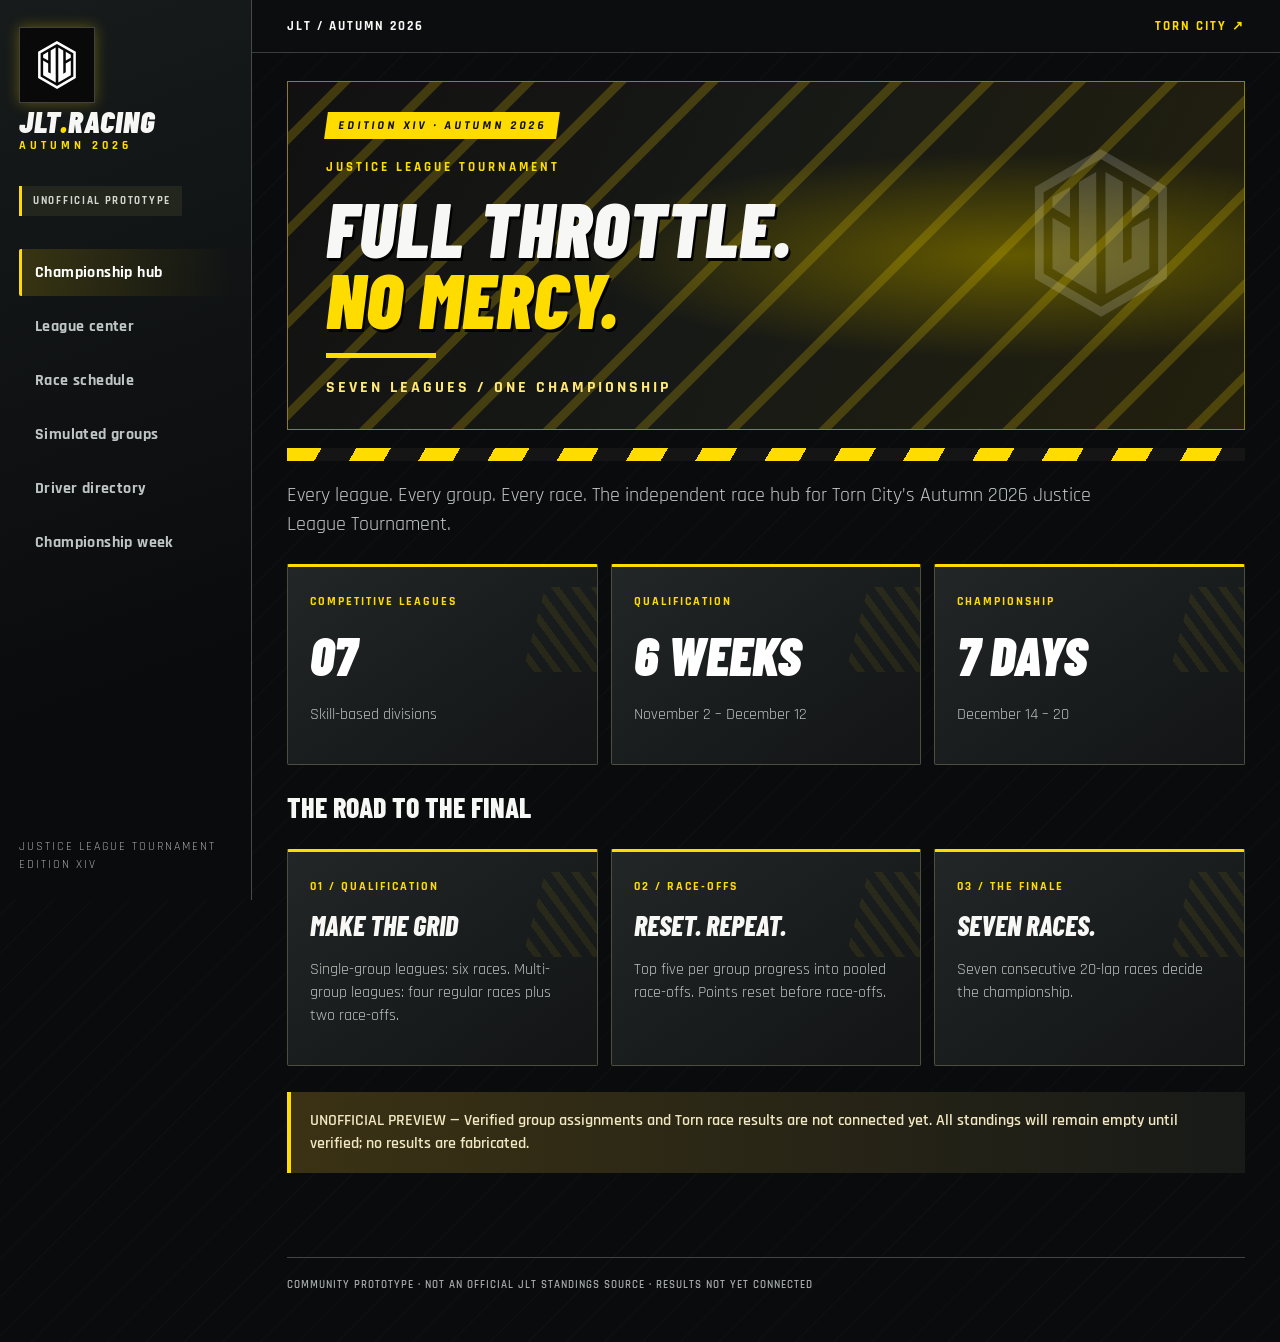
==== index.html @ 939dbaee "Add simulated group explorer navigation" ====
<!doctype html><html lang="en"><head><meta charset="utf-8"><meta name="viewport" content="width=device-width,initial-scale=1"><meta name="theme-color" content="#0b101a"><title>JLT Racing Hub · Autumn 2026</title><link rel="stylesheet" href="styles.css"></head><body><div class="layout"><aside><div class="logo"><img src="assets/jlt-mark.svg" alt="JLT emblem" class="jlt-emblem"><b>JLT<span>.</span>RACING</b><small>AUTUMN 2026</small></div><p class="badge">UNOFFICIAL PROTOTYPE</p><nav><button data-tab="overview" class="selected">Championship hub</button><button data-tab="leagues">League center</button><button data-tab="schedule">Race schedule</button><button data-tab="groups">Simulated groups</button><button data-tab="drivers">Driver directory</button><button data-tab="finals">Championship week</button></nav><div class="asidefoot">JUSTICE LEAGUE TOURNAMENT<br>EDITION XIV</div></aside><main><header><span>JLT / AUTUMN 2026</span><a href="https://www.torn.com/" target="_blank" rel="noopener">TORN CITY ↗</a></header><div id="content"></div><footer>COMMUNITY PROTOTYPE · NOT AN OFFICIAL JLT STANDINGS SOURCE · RESULTS NOT YET CONNECTED</footer></main></div><script src="groups.js"></script><script src="app.js"></script></body></html>
---- styles.css ----
@import url('https://fonts.googleapis.com/css2?family=Barlow+Condensed:wght@400;500;600;700;800;900&family=Rajdhani:wght@400;500;600;700&display=swap');
:root{color-scheme:dark;--bg:#080a0b;--card:#141617;--border:#363b3d;--fg:#f7f7f5;--dim:#a3a8a7;--gold:#ffdc00;--orange:#ff8d19}*{box-sizing:border-box}html{scroll-behavior:smooth}body{margin:0;background:repeating-linear-gradient(135deg,transparent 0,transparent 25px,#ffffff04 26px,#ffffff04 27px),#090b0c;color:var(--fg);font:16px/1.45 Rajdhani,Arial,sans-serif}.layout{display:grid;grid-template-columns:252px minmax(0,1fr);min-height:100vh}aside{background:linear-gradient(160deg,#171b1b,#0a0b0c 75%);border-right:1px solid #444b4a;padding:27px 19px;display:flex;flex-direction:column;gap:22px;position:sticky;top:0;height:100vh}.logo{display:flex;flex-direction:column;gap:3px}.logo b{font:italic 900 31px/.95 'Barlow Condensed',Impact,sans-serif;letter-spacing:1px;white-space:nowrap}.logo b span,.gold{color:var(--gold)}.logo small{font:700 12px Rajdhani;letter-spacing:4px;color:var(--gold)}.badge{border-left:3px solid var(--gold);color:#d4d4d0;background:#22261c;padding:8px 11px;font:700 11px Rajdhani;letter-spacing:1.7px;width:max-content}nav{display:grid;gap:7px}button{border:0;border-left:3px solid transparent;background:transparent;color:#bec5c4;text-align:left;padding:13px 13px;cursor:pointer;border-radius:2px;font:700 16px Rajdhani;letter-spacing:.4px}button.selected,button:hover{border-left-color:var(--gold);background:linear-gradient(90deg,#ffdc0028,transparent);color:#fff}.asidefoot{margin-top:auto;font-size:12px;letter-spacing:2px;color:var(--dim)}main{min-width:0}header{padding:18px 35px;display:flex;justify-content:space-between;border-bottom:1px solid #3a3e3e;background:#0c0e0fe8;font:700 13px Rajdhani;letter-spacing:2px}a{color:var(--gold);text-decoration:none}a:hover{text-decoration:underline}#content{padding:28px 35px;max-width:1500px;margin:auto}.eyebrow{font:800 13px Rajdhani;letter-spacing:3px;color:var(--gold)}h1{font:italic 900 clamp(46px,6vw,89px)/.93 'Barlow Condensed',Impact,sans-serif;letter-spacing:1px;margin:17px 0;text-transform:uppercase;text-shadow:2px 3px 0 #000}h2{font:800 28px 'Barlow Condensed';text-transform:uppercase}p.lead{color:#c1c8c4;font-size:20px;max-width:850px}.grid{display:grid;grid-template-columns:repeat(3,minmax(0,1fr));gap:13px;margin:25px 0}.grid.leagues{grid-template-columns:repeat(auto-fit,minmax(220px,1fr))}.card{background:linear-gradient(145deg,#222626,#121415);border:1px solid #4c4e42;border-top:3px solid var(--gold);padding:22px;border-radius:2px;position:relative;overflow:hidden}.card:before{content:'';position:absolute;right:-22px;top:20px;width:85px;height:85px;background:repeating-linear-gradient(45deg,transparent 0,transparent 8px,#ffdc0012 8px,#ffdc0012 14px);transform:skew(-15deg)}.card small{font:700 12px Rajdhani;color:var(--gold);letter-spacing:2px}.card h3{font:italic 800 28px 'Barlow Condensed';text-transform:uppercase;margin:10px 0}.card p{color:#bac2bd;font-size:16px;position:relative}.metric{font:italic 900 54px 'Barlow Condensed';color:#fff;display:block}.notice{background:linear-gradient(90deg,#3b3214,#181a18);border-left:4px solid var(--gold);padding:17px 19px;margin:26px 0;color:#f1e7c2;font-weight:600}.tablebox{overflow-x:auto;border:1px solid #444;border-radius:2px;margin:24px 0}table{width:100%;border-collapse:collapse;min-width:560px;background:#141717}th,td{padding:15px;text-align:left;border-bottom:1px solid #363b39}th{background:#272919;color:var(--gold);font:800 13px Rajdhani;letter-spacing:1px}tr:hover td{background:#25271e}tr:last-child td{border:0}input{background:#171b1b;border:1px solid #555;color:var(--fg);border-radius:2px;padding:14px;font:inherit;width:min(100%,440px)}footer{border-top:1px solid #444;margin:30px 35px;padding:20px 0;color:var(--dim);font:600 11px Rajdhani;letter-spacing:1px}.race-hero{min-height:320px;position:relative;display:flex;align-items:center;padding:30px 38px;overflow:hidden;border:1px solid #8e800d;background:radial-gradient(ellipse at 76% 50%,#635900 0,transparent 42%),linear-gradient(115deg,#111 0%,#171916 46%,#22200d 100%)}.race-hero:before{content:'';position:absolute;inset:0;opacity:.2;background:repeating-linear-gradient(135deg,transparent 0 35px,#ffdc00 36px 44px,transparent 45px 65px)}.race-hero:after{content:'JLT';position:absolute;right:4%;top:2%;font:italic 900 clamp(170px,23vw,360px)/1 'Barlow Condensed';color:#ffdc0018;transform:skew(-8deg)}.race-hero .hero-inner{z-index:1;position:relative;max-width:740px}.hero-label{background:var(--gold);color:#10100a;padding:6px 12px;font:800 12px Rajdhani;letter-spacing:3px;display:inline-block;transform:skew(-8deg)}.hero-line{width:110px;height:5px;background:var(--gold);margin:18px 0}.hero-kicker{color:#ffe873;font-weight:700;letter-spacing:3px}.stripe{height:13px;background:repeating-linear-gradient(120deg,#ffdc00 0 30px,#151515 30px 60px);margin:18px 0}.season{color:#ffaf35}.grid.leagues .card{min-height:145px}.grid.leagues .card:hover{border-color:var(--gold);transform:translateY(-2px);transition:.2s}@media(max-width:780px){.layout{display:block}aside{position:relative;height:auto;padding:15px;gap:12px}.asidefoot{display:none}nav{display:flex;overflow-x:auto}nav button{white-space:nowrap;font-size:12px}header,#content{padding:19px}.grid{grid-template-columns:1fr}.race-hero{min-height:270px;padding:22px}.race-hero:after{right:-10%}footer{margin:20px}}
.jlt-emblem{width:76px;height:76px;object-fit:contain;background:#090909;border:1px solid #414141;padding:7px;filter:drop-shadow(0 0 7px #ffdc0050)}.logo{align-items:flex-start}.race-hero:after{content:'';right:4%;top:9%;width:210px;height:240px;background:url('assets/jlt-mark.svg') center/contain no-repeat;opacity:.16;transform:none}@media(max-width:780px){.jlt-emblem{width:54px;height:54px}.race-hero:after{width:130px;height:150px;right:-4%;top:22%}}
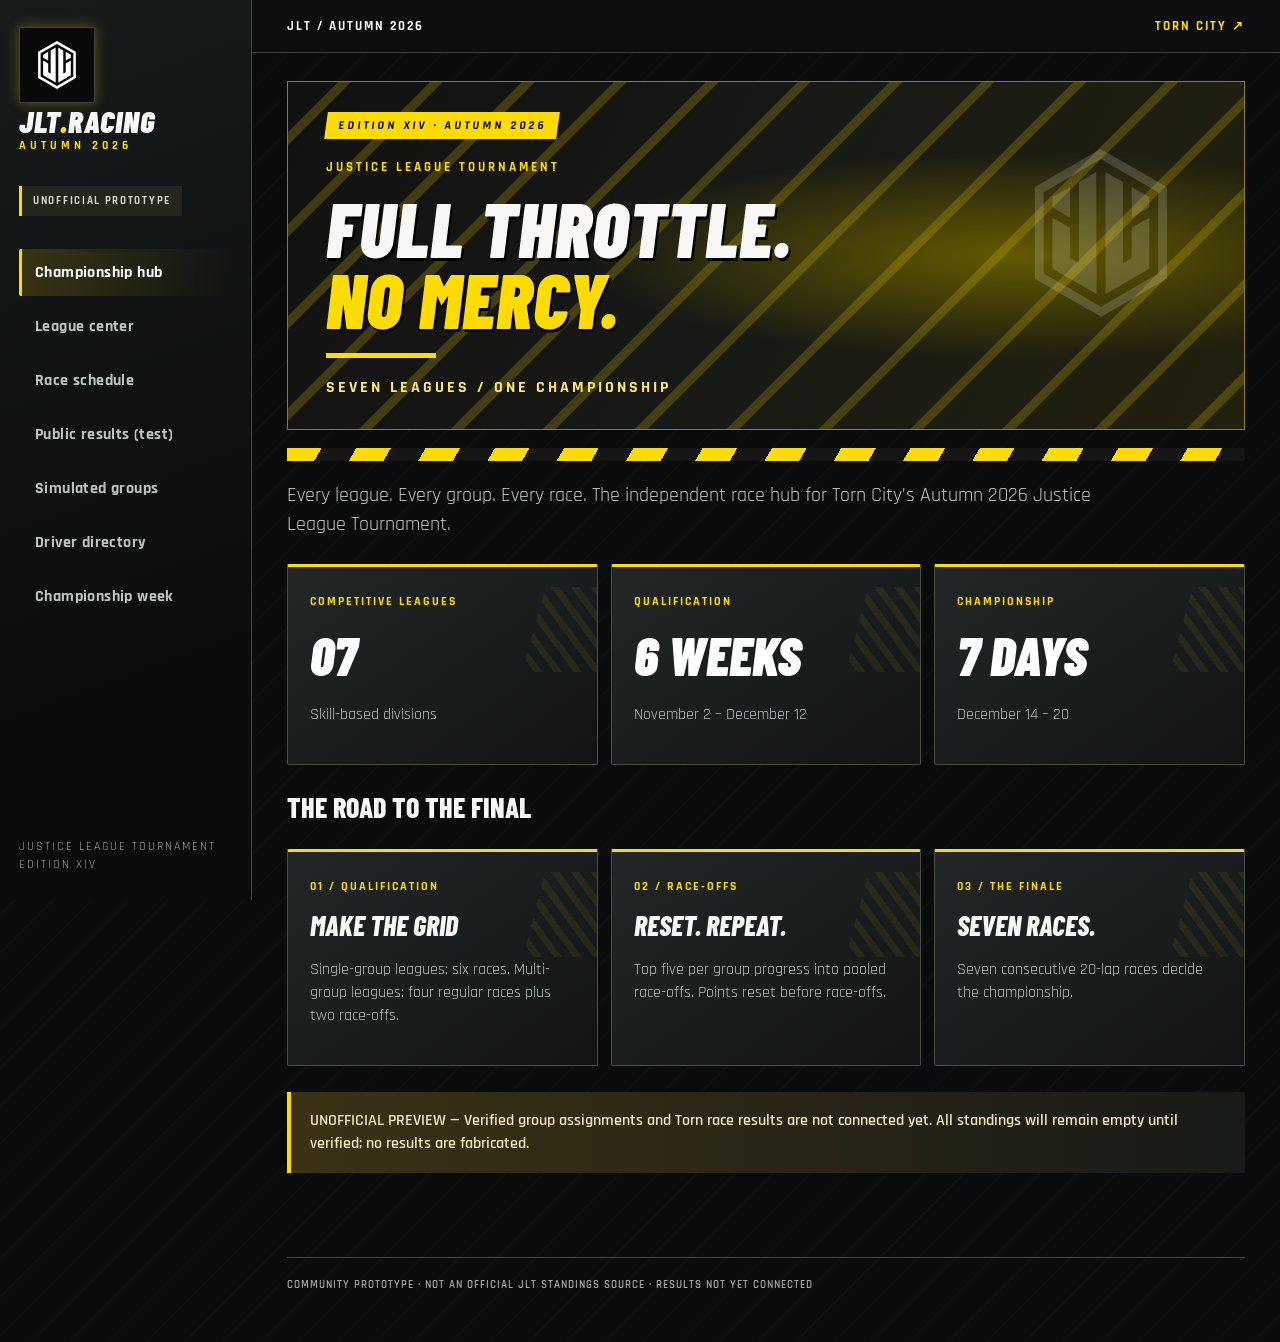
==== commit 62ceeb96: "Expose public results test page in website navigation" ====
--- a/index.html
+++ b/index.html
@@ -1 +1 @@
-<!doctype html><html lang="en"><head><meta charset="utf-8"><meta name="viewport" content="width=device-width,initial-scale=1"><meta name="theme-color" content="#0b101a"><title>JLT Racing Hub · Autumn 2026</title><link rel="stylesheet" href="styles.css"></head><body><div class="layout"><aside><div class="logo"><img src="assets/jlt-mark.svg" alt="JLT emblem" class="jlt-emblem"><b>JLT<span>.</span>RACING</b><small>AUTUMN 2026</small></div><p class="badge">UNOFFICIAL PROTOTYPE</p><nav><button data-tab="overview" class="selected">Championship hub</button><button data-tab="leagues">League center</button><button data-tab="schedule">Race schedule</button><button data-tab="groups">Simulated groups</button><button data-tab="drivers">Driver directory</button><button data-tab="finals">Championship week</button></nav><div class="asidefoot">JUSTICE LEAGUE TOURNAMENT<br>EDITION XIV</div></aside><main><header><span>JLT / AUTUMN 2026</span><a href="https://www.torn.com/" target="_blank" rel="noopener">TORN CITY ↗</a></header><div id="content"></div><footer>COMMUNITY PROTOTYPE · NOT AN OFFICIAL JLT STANDINGS SOURCE · RESULTS NOT YET CONNECTED</footer></main></div><script src="groups.js"></script><script src="app.js"></script></body></html>+<!doctype html><html lang="en"><head><meta charset="utf-8"><meta name="viewport" content="width=device-width,initial-scale=1"><meta name="theme-color" content="#0b101a"><title>JLT Racing Hub · Autumn 2026</title><link rel="stylesheet" href="styles.css?v=20261027c"></head><body><div class="layout"><aside><div class="logo"><img src="assets/jlt-mark.svg" alt="JLT emblem" class="jlt-emblem"><b>JLT<span>.</span>RACING</b><small>AUTUMN 2026</small></div><p class="badge">UNOFFICIAL PROTOTYPE</p><nav><button data-tab="overview" class="selected">Championship hub</button><button data-tab="leagues">League center</button><button data-tab="schedule">Race schedule</button><button data-tab="published">Public results (test)</button><button data-tab="groups">Simulated groups</button><button data-tab="drivers">Driver directory</button><button data-tab="finals">Championship week</button></nav><div class="asidefoot">JUSTICE LEAGUE TOURNAMENT<br>EDITION XIV</div></aside><main><header><span>JLT / AUTUMN 2026</span><a href="https://www.torn.com/" target="_blank" rel="noopener">TORN CITY ↗</a></header><div id="content"></div><footer>COMMUNITY PROTOTYPE · NOT AN OFFICIAL JLT STANDINGS SOURCE · RESULTS NOT YET CONNECTED</footer></main></div><script src="groups.js?v=20261027c"></script><script src="scoring.js?v=20261027c"></script><script src="demo.js?v=20261027c"></script><script src="app.js?v=20261028a"></script></body></html>
--- a/styles.css
+++ b/styles.css
@@ -1,3 +1,7 @@
 @import url('https://fonts.googleapis.com/css2?family=Barlow+Condensed:wght@400;500;600;700;800;900&family=Rajdhani:wght@400;500;600;700&display=swap');
 :root{color-scheme:dark;--bg:#080a0b;--card:#141617;--border:#363b3d;--fg:#f7f7f5;--dim:#a3a8a7;--gold:#ffdc00;--orange:#ff8d19}*{box-sizing:border-box}html{scroll-behavior:smooth}body{margin:0;background:repeating-linear-gradient(135deg,transparent 0,transparent 25px,#ffffff04 26px,#ffffff04 27px),#090b0c;color:var(--fg);font:16px/1.45 Rajdhani,Arial,sans-serif}.layout{display:grid;grid-template-columns:252px minmax(0,1fr);min-height:100vh}aside{background:linear-gradient(160deg,#171b1b,#0a0b0c 75%);border-right:1px solid #444b4a;padding:27px 19px;display:flex;flex-direction:column;gap:22px;position:sticky;top:0;height:100vh}.logo{display:flex;flex-direction:column;gap:3px}.logo b{font:italic 900 31px/.95 'Barlow Condensed',Impact,sans-serif;letter-spacing:1px;white-space:nowrap}.logo b span,.gold{color:var(--gold)}.logo small{font:700 12px Rajdhani;letter-spacing:4px;color:var(--gold)}.badge{border-left:3px solid var(--gold);color:#d4d4d0;background:#22261c;padding:8px 11px;font:700 11px Rajdhani;letter-spacing:1.7px;width:max-content}nav{display:grid;gap:7px}button{border:0;border-left:3px solid transparent;background:transparent;color:#bec5c4;text-align:left;padding:13px 13px;cursor:pointer;border-radius:2px;font:700 16px Rajdhani;letter-spacing:.4px}button.selected,button:hover{border-left-color:var(--gold);background:linear-gradient(90deg,#ffdc0028,transparent);color:#fff}.asidefoot{margin-top:auto;font-size:12px;letter-spacing:2px;color:var(--dim)}main{min-width:0}header{padding:18px 35px;display:flex;justify-content:space-between;border-bottom:1px solid #3a3e3e;background:#0c0e0fe8;font:700 13px Rajdhani;letter-spacing:2px}a{color:var(--gold);text-decoration:none}a:hover{text-decoration:underline}#content{padding:28px 35px;max-width:1500px;margin:auto}.eyebrow{font:800 13px Rajdhani;letter-spacing:3px;color:var(--gold)}h1{font:italic 900 clamp(46px,6vw,89px)/.93 'Barlow Condensed',Impact,sans-serif;letter-spacing:1px;margin:17px 0;text-transform:uppercase;text-shadow:2px 3px 0 #000}h2{font:800 28px 'Barlow Condensed';text-transform:uppercase}p.lead{color:#c1c8c4;font-size:20px;max-width:850px}.grid{display:grid;grid-template-columns:repeat(3,minmax(0,1fr));gap:13px;margin:25px 0}.grid.leagues{grid-template-columns:repeat(auto-fit,minmax(220px,1fr))}.card{background:linear-gradient(145deg,#222626,#121415);border:1px solid #4c4e42;border-top:3px solid var(--gold);padding:22px;border-radius:2px;position:relative;overflow:hidden}.card:before{content:'';position:absolute;right:-22px;top:20px;width:85px;height:85px;background:repeating-linear-gradient(45deg,transparent 0,transparent 8px,#ffdc0012 8px,#ffdc0012 14px);transform:skew(-15deg)}.card small{font:700 12px Rajdhani;color:var(--gold);letter-spacing:2px}.card h3{font:italic 800 28px 'Barlow Condensed';text-transform:uppercase;margin:10px 0}.card p{color:#bac2bd;font-size:16px;position:relative}.metric{font:italic 900 54px 'Barlow Condensed';color:#fff;display:block}.notice{background:linear-gradient(90deg,#3b3214,#181a18);border-left:4px solid var(--gold);padding:17px 19px;margin:26px 0;color:#f1e7c2;font-weight:600}.tablebox{overflow-x:auto;border:1px solid #444;border-radius:2px;margin:24px 0}table{width:100%;border-collapse:collapse;min-width:560px;background:#141717}th,td{padding:15px;text-align:left;border-bottom:1px solid #363b39}th{background:#272919;color:var(--gold);font:800 13px Rajdhani;letter-spacing:1px}tr:hover td{background:#25271e}tr:last-child td{border:0}input{background:#171b1b;border:1px solid #555;color:var(--fg);border-radius:2px;padding:14px;font:inherit;width:min(100%,440px)}footer{border-top:1px solid #444;margin:30px 35px;padding:20px 0;color:var(--dim);font:600 11px Rajdhani;letter-spacing:1px}.race-hero{min-height:320px;position:relative;display:flex;align-items:center;padding:30px 38px;overflow:hidden;border:1px solid #8e800d;background:radial-gradient(ellipse at 76% 50%,#635900 0,transparent 42%),linear-gradient(115deg,#111 0%,#171916 46%,#22200d 100%)}.race-hero:before{content:'';position:absolute;inset:0;opacity:.2;background:repeating-linear-gradient(135deg,transparent 0 35px,#ffdc00 36px 44px,transparent 45px 65px)}.race-hero:after{content:'JLT';position:absolute;right:4%;top:2%;font:italic 900 clamp(170px,23vw,360px)/1 'Barlow Condensed';color:#ffdc0018;transform:skew(-8deg)}.race-hero .hero-inner{z-index:1;position:relative;max-width:740px}.hero-label{background:var(--gold);color:#10100a;padding:6px 12px;font:800 12px Rajdhani;letter-spacing:3px;display:inline-block;transform:skew(-8deg)}.hero-line{width:110px;height:5px;background:var(--gold);margin:18px 0}.hero-kicker{color:#ffe873;font-weight:700;letter-spacing:3px}.stripe{height:13px;background:repeating-linear-gradient(120deg,#ffdc00 0 30px,#151515 30px 60px);margin:18px 0}.season{color:#ffaf35}.grid.leagues .card{min-height:145px}.grid.leagues .card:hover{border-color:var(--gold);transform:translateY(-2px);transition:.2s}@media(max-width:780px){.layout{display:block}aside{position:relative;height:auto;padding:15px;gap:12px}.asidefoot{display:none}nav{display:flex;overflow-x:auto}nav button{white-space:nowrap;font-size:12px}header,#content{padding:19px}.grid{grid-template-columns:1fr}.race-hero{min-height:270px;padding:22px}.race-hero:after{right:-10%}footer{margin:20px}}
 .jlt-emblem{width:76px;height:76px;object-fit:contain;background:#090909;border:1px solid #414141;padding:7px;filter:drop-shadow(0 0 7px #ffdc0050)}.logo{align-items:flex-start}.race-hero:after{content:'';right:4%;top:9%;width:210px;height:240px;background:url('assets/jlt-mark.svg') center/contain no-repeat;opacity:.16;transform:none}@media(max-width:780px){.jlt-emblem{width:54px;height:54px}.race-hero:after{width:130px;height:150px;right:-4%;top:22%}}
+
+.group-link{display:block;color:inherit;text-decoration:none}.group-link:hover{text-decoration:none}.group-link .card{height:100%;transition:transform .15s,border-color .15s}.group-link:hover .card{transform:translateY(-3px);border-color:var(--gold)}#driver-results{margin-top:20px}#group-detail .tablebox a{font-weight:700}
+
+.advance{color:#b5ef8a;font-weight:800}.bubble{color:#ffd25c;font-weight:800}.race-picker{display:flex;flex-wrap:wrap;gap:9px;margin:20px 0}.race-button{border:1px solid #6a6225;background:#1b1c16;color:#e4d57a;padding:11px 19px}.race-button.selected,.race-button:hover{background:#ffdc00;color:#111;border-color:#ffdc00}.tablebox td a{font-weight:700}
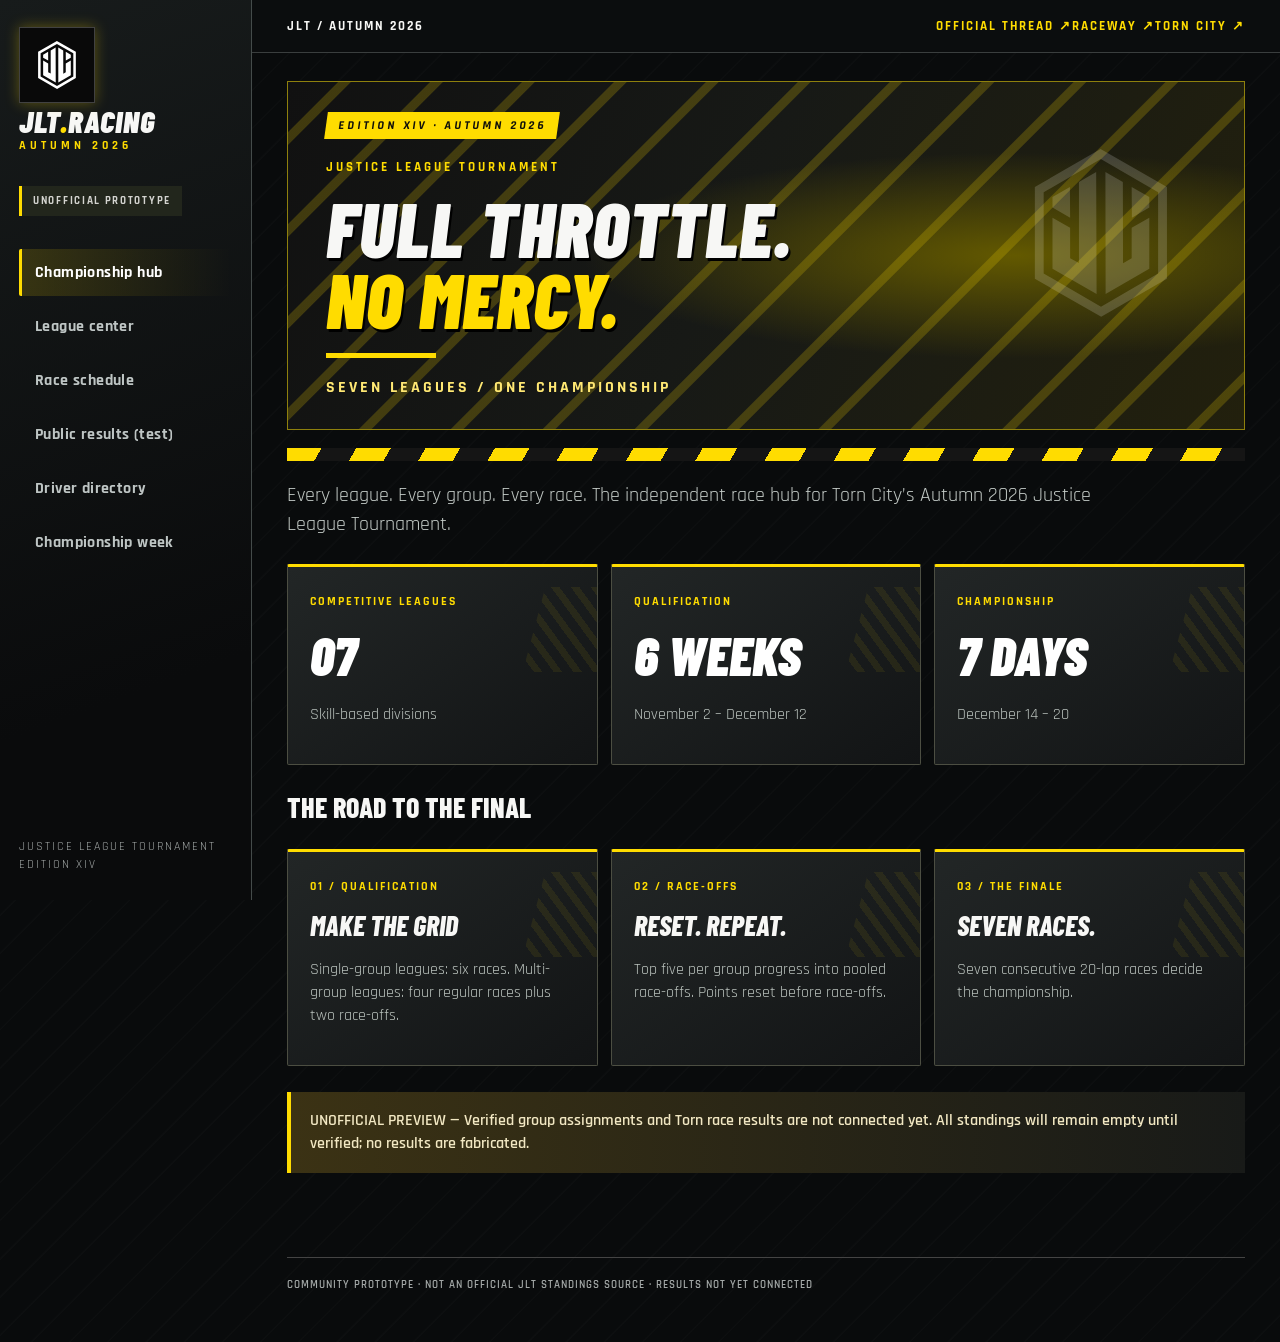
==== commit 98823c43: "Pin official JLT thread and Torn Raceway in header; remove separate Groups navigation" ====
--- a/index.html
+++ b/index.html
@@ -1 +1 @@
-<!doctype html><html lang="en"><head><meta charset="utf-8"><meta name="viewport" content="width=device-width,initial-scale=1"><meta name="theme-color" content="#0b101a"><title>JLT Racing Hub · Autumn 2026</title><link rel="stylesheet" href="styles.css?v=20261027c"></head><body><div class="layout"><aside><div class="logo"><img src="assets/jlt-mark.svg" alt="JLT emblem" class="jlt-emblem"><b>JLT<span>.</span>RACING</b><small>AUTUMN 2026</small></div><p class="badge">UNOFFICIAL PROTOTYPE</p><nav><button data-tab="overview" class="selected">Championship hub</button><button data-tab="leagues">League center</button><button data-tab="schedule">Race schedule</button><button data-tab="published">Public results (test)</button><button data-tab="groups">Simulated groups</button><button data-tab="drivers">Driver directory</button><button data-tab="finals">Championship week</button></nav><div class="asidefoot">JUSTICE LEAGUE TOURNAMENT<br>EDITION XIV</div></aside><main><header><span>JLT / AUTUMN 2026</span><a href="https://www.torn.com/" target="_blank" rel="noopener">TORN CITY ↗</a></header><div id="content"></div><footer>COMMUNITY PROTOTYPE · NOT AN OFFICIAL JLT STANDINGS SOURCE · RESULTS NOT YET CONNECTED</footer></main></div><script src="groups.js?v=20261027c"></script><script src="scoring.js?v=20261027c"></script><script src="demo.js?v=20261027c"></script><script src="app.js?v=20261028a"></script></body></html>+<!doctype html><html lang="en"><head><meta charset="utf-8"><meta name="viewport" content="width=device-width,initial-scale=1"><meta name="theme-color" content="#0b101a"><title>JLT Racing Hub · Autumn 2026</title><link rel="stylesheet" href="styles.css?v=20261028b"></head><body><div class="layout"><aside><div class="logo"><img src="assets/jlt-mark.svg" alt="JLT emblem" class="jlt-emblem"><b>JLT<span>.</span>RACING</b><small>AUTUMN 2026</small></div><p class="badge">UNOFFICIAL PROTOTYPE</p><nav><button data-tab="overview" class="selected">Championship hub</button><button data-tab="leagues">League center</button><button data-tab="schedule">Race schedule</button><button data-tab="published">Public results (test)</button><button data-tab="drivers">Driver directory</button><button data-tab="finals">Championship week</button></nav><div class="asidefoot">JUSTICE LEAGUE TOURNAMENT<br>EDITION XIV</div></aside><main><header><span>JLT / AUTUMN 2026</span><div class="header-links"><a href="https://www.torn.com/forums.php#/p=threads&amp;t=16615022" target="_blank" rel="noopener noreferrer">OFFICIAL THREAD ↗</a><a href="https://www.torn.com/page.php?sid=racing" target="_blank" rel="noopener noreferrer">RACEWAY ↗</a><a href="https://www.torn.com/" target="_blank" rel="noopener noreferrer">TORN CITY ↗</a></div></header><div id="content"></div><footer>COMMUNITY PROTOTYPE · NOT AN OFFICIAL JLT STANDINGS SOURCE · RESULTS NOT YET CONNECTED</footer></main></div><script src="groups.js?v=20261027c"></script><script src="scoring.js?v=20261027c"></script><script src="demo.js?v=20261027c"></script><script src="app.js?v=20261028b"></script></body></html>
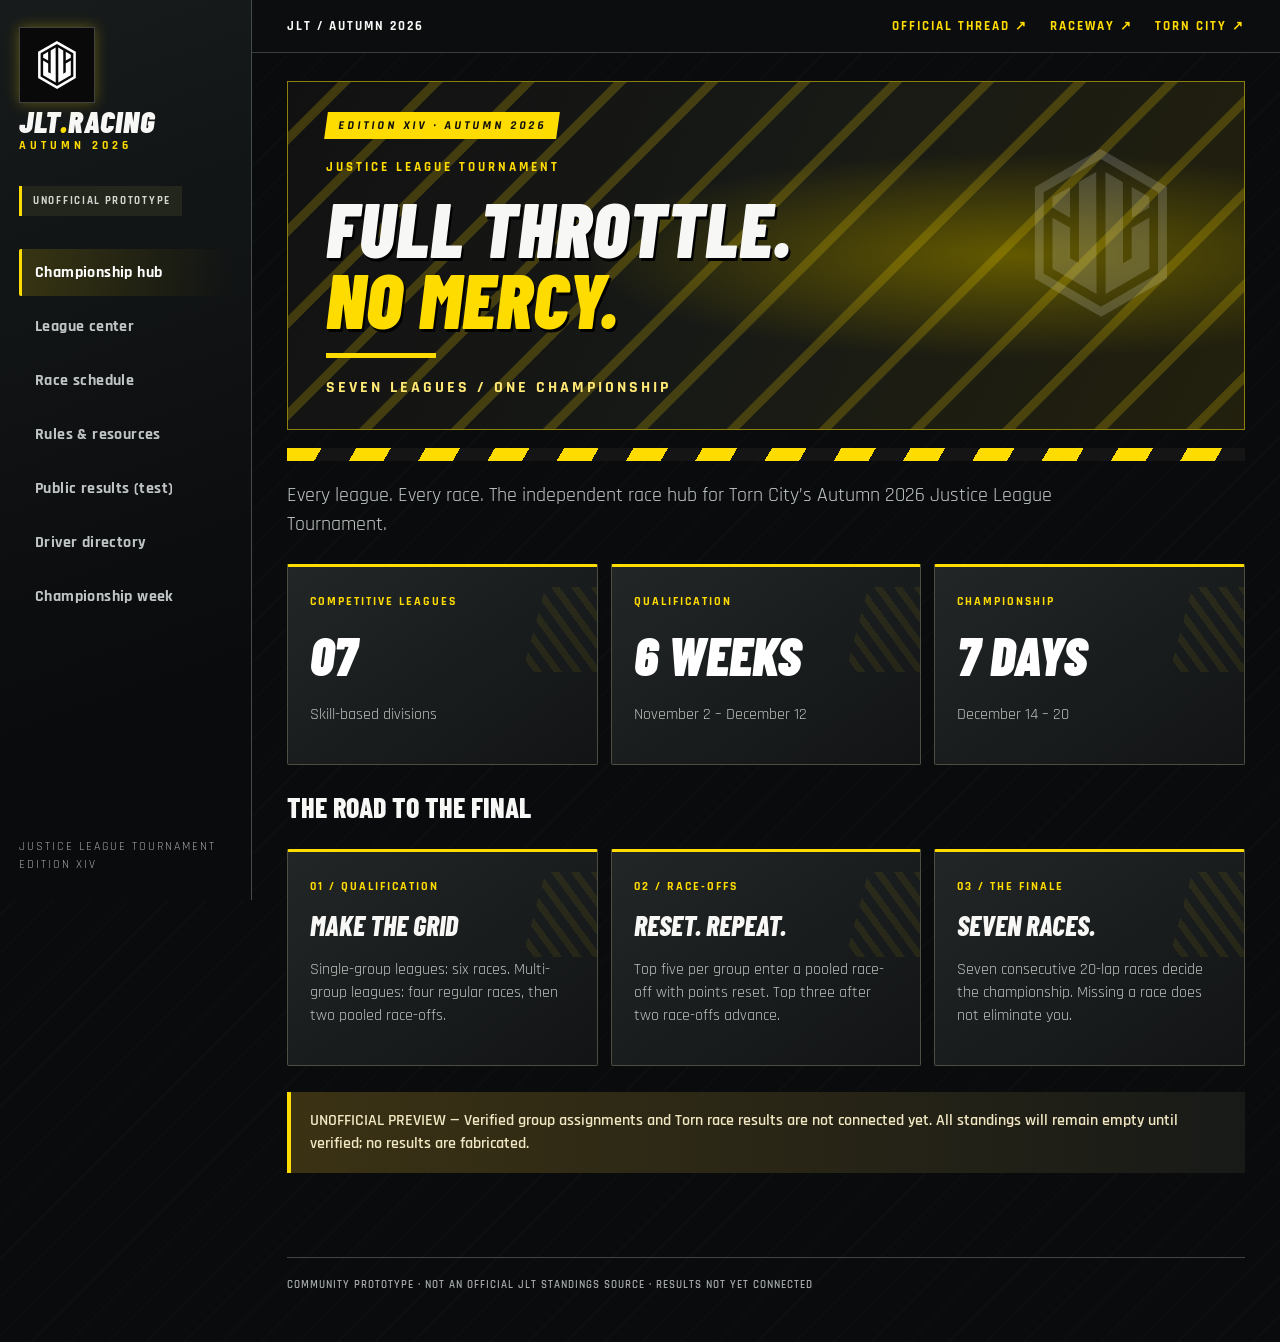
==== commit 3508fc5d: "Expose official JLT rules and resources page in sidebar" ====
--- a/index.html
+++ b/index.html
@@ -1 +1 @@
-<!doctype html><html lang="en"><head><meta charset="utf-8"><meta name="viewport" content="width=device-width,initial-scale=1"><meta name="theme-color" content="#0b101a"><title>JLT Racing Hub · Autumn 2026</title><link rel="stylesheet" href="styles.css?v=20261028b"></head><body><div class="layout"><aside><div class="logo"><img src="assets/jlt-mark.svg" alt="JLT emblem" class="jlt-emblem"><b>JLT<span>.</span>RACING</b><small>AUTUMN 2026</small></div><p class="badge">UNOFFICIAL PROTOTYPE</p><nav><button data-tab="overview" class="selected">Championship hub</button><button data-tab="leagues">League center</button><button data-tab="schedule">Race schedule</button><button data-tab="published">Public results (test)</button><button data-tab="drivers">Driver directory</button><button data-tab="finals">Championship week</button></nav><div class="asidefoot">JUSTICE LEAGUE TOURNAMENT<br>EDITION XIV</div></aside><main><header><span>JLT / AUTUMN 2026</span><div class="header-links"><a href="https://www.torn.com/forums.php#/p=threads&amp;t=16615022" target="_blank" rel="noopener noreferrer">OFFICIAL THREAD ↗</a><a href="https://www.torn.com/page.php?sid=racing" target="_blank" rel="noopener noreferrer">RACEWAY ↗</a><a href="https://www.torn.com/" target="_blank" rel="noopener noreferrer">TORN CITY ↗</a></div></header><div id="content"></div><footer>COMMUNITY PROTOTYPE · NOT AN OFFICIAL JLT STANDINGS SOURCE · RESULTS NOT YET CONNECTED</footer></main></div><script src="groups.js?v=20261027c"></script><script src="scoring.js?v=20261027c"></script><script src="demo.js?v=20261027c"></script><script src="app.js?v=20261028b"></script></body></html>+<!doctype html><html lang="en"><head><meta charset="utf-8"><meta name="viewport" content="width=device-width,initial-scale=1"><meta name="theme-color" content="#0b101a"><title>JLT Racing Hub · Autumn 2026</title><link rel="stylesheet" href="styles.css?v=20261028d"></head><body><div class="layout"><aside><div class="logo"><img src="assets/jlt-mark.svg" alt="JLT emblem" class="jlt-emblem"><b>JLT<span>.</span>RACING</b><small>AUTUMN 2026</small></div><p class="badge">UNOFFICIAL PROTOTYPE</p><nav><button data-tab="overview" class="selected">Championship hub</button><button data-tab="leagues">League center</button><button data-tab="schedule">Race schedule</button><button data-tab="rules">Rules &amp; resources</button><button data-tab="published">Public results (test)</button><button data-tab="drivers">Driver directory</button><button data-tab="finals">Championship week</button></nav><div class="asidefoot">JUSTICE LEAGUE TOURNAMENT<br>EDITION XIV</div></aside><main><header><span>JLT / AUTUMN 2026</span><div class="header-links"><a href="https://www.torn.com/forums.php#/p=threads&amp;t=16615022" target="_blank" rel="noopener noreferrer">OFFICIAL THREAD ↗</a><a href="https://www.torn.com/page.php?sid=racing" target="_blank" rel="noopener noreferrer">RACEWAY ↗</a><a href="https://www.torn.com/" target="_blank" rel="noopener noreferrer">TORN CITY ↗</a></div></header><div id="content"></div><footer>COMMUNITY PROTOTYPE · NOT AN OFFICIAL JLT STANDINGS SOURCE · RESULTS NOT YET CONNECTED</footer></main></div><script src="groups.js?v=20261027c"></script><script src="scoring.js?v=20261027c"></script><script src="demo.js?v=20261027c"></script><script src="app.js?v=20261028d"></script></body></html>
--- a/styles.css
+++ b/styles.css
@@ -5,3 +5,30 @@
 .group-link{display:block;color:inherit;text-decoration:none}.group-link:hover{text-decoration:none}.group-link .card{height:100%;transition:transform .15s,border-color .15s}.group-link:hover .card{transform:translateY(-3px);border-color:var(--gold)}#driver-results{margin-top:20px}#group-detail .tablebox a{font-weight:700}
 
 .advance{color:#b5ef8a;font-weight:800}.bubble{color:#ffd25c;font-weight:800}.race-picker{display:flex;flex-wrap:wrap;gap:9px;margin:20px 0}.race-button{border:1px solid #6a6225;background:#1b1c16;color:#e4d57a;padding:11px 19px}.race-button.selected,.race-button:hover{background:#ffdc00;color:#111;border-color:#ffdc00}.tablebox td a{font-weight:700}
+
+/* Autumn 2026 navigation and league-group selection */
+.header-links{display:flex;gap:22px;align-items:center;flex-wrap:wrap;justify-content:flex-end}
+.header-links a{white-space:nowrap;font-weight:800}
+.league-open{margin-top:12px;border:1px solid #9a8d19;background:#2d2a13;color:var(--gold);width:100%;text-align:center;font-size:17px}
+.league-open.selected,.league-open:hover{background:var(--gold);color:#121212}
+.league-picker{margin:25px 0;padding:32px;background:linear-gradient(130deg,#282b20,#111413);border:2px solid var(--gold)}
+.league-picker h2{font-size:42px;margin:10px 0}
+.league-picker label{display:block;margin:15px 0 8px;color:var(--gold);font-size:20px;font-weight:800}
+.huge-group-select{display:block;width:100%;min-height:84px;padding:15px 22px;background:#101312;border:3px solid var(--gold);color:#fff;font:800 clamp(23px,3vw,37px) 'Barlow Condensed',sans-serif;letter-spacing:1px;cursor:pointer}
+.huge-group-select option{font:700 20px Rajdhani,sans-serif;background:#171a18;color:#fff}
+#league-group-go{display:block;width:100%;margin-top:15px;padding:22px;text-align:center;background:var(--gold);color:#101010;font-size:24px}
+#league-group-go:disabled{opacity:.35;cursor:not-allowed}
+@media(max-width:780px){.header-links{justify-content:flex-start;gap:10px 16px}.header-links a{font-size:12px}.league-picker{padding:18px}.huge-group-select{font-size:25px}}
+
+/* Compact expandable per-league schedule */
+.schedule-league{border:1px solid #4b4f42;background:#171b19;margin:10px 0}
+.schedule-league[open]{border-color:var(--gold)}
+.schedule-league>summary{cursor:pointer;display:flex;align-items:center;gap:16px;justify-content:space-between;padding:19px 22px;list-style:none;font:800 19px Rajdhani;color:#eee}
+.schedule-league>summary::-webkit-details-marker{display:none}
+.schedule-league>summary span:first-child{font:italic 900 26px 'Barlow Condensed';color:var(--gold)}
+.schedule-league>summary span:nth-child(2){margin-left:auto;color:#c7c8bf;font-size:15px}
+.schedule-chevron{font-size:25px;transition:transform .15s}
+.schedule-league[open] .schedule-chevron{transform:rotate(180deg)}
+.schedule-league .tablebox{margin:0;border:0;border-top:1px solid #424637}
+.schedule-league table{min-width:540px}
+@media(max-width:780px){.schedule-league>summary{padding:15px;gap:8px}.schedule-league>summary span:nth-child(2){font-size:12px}}
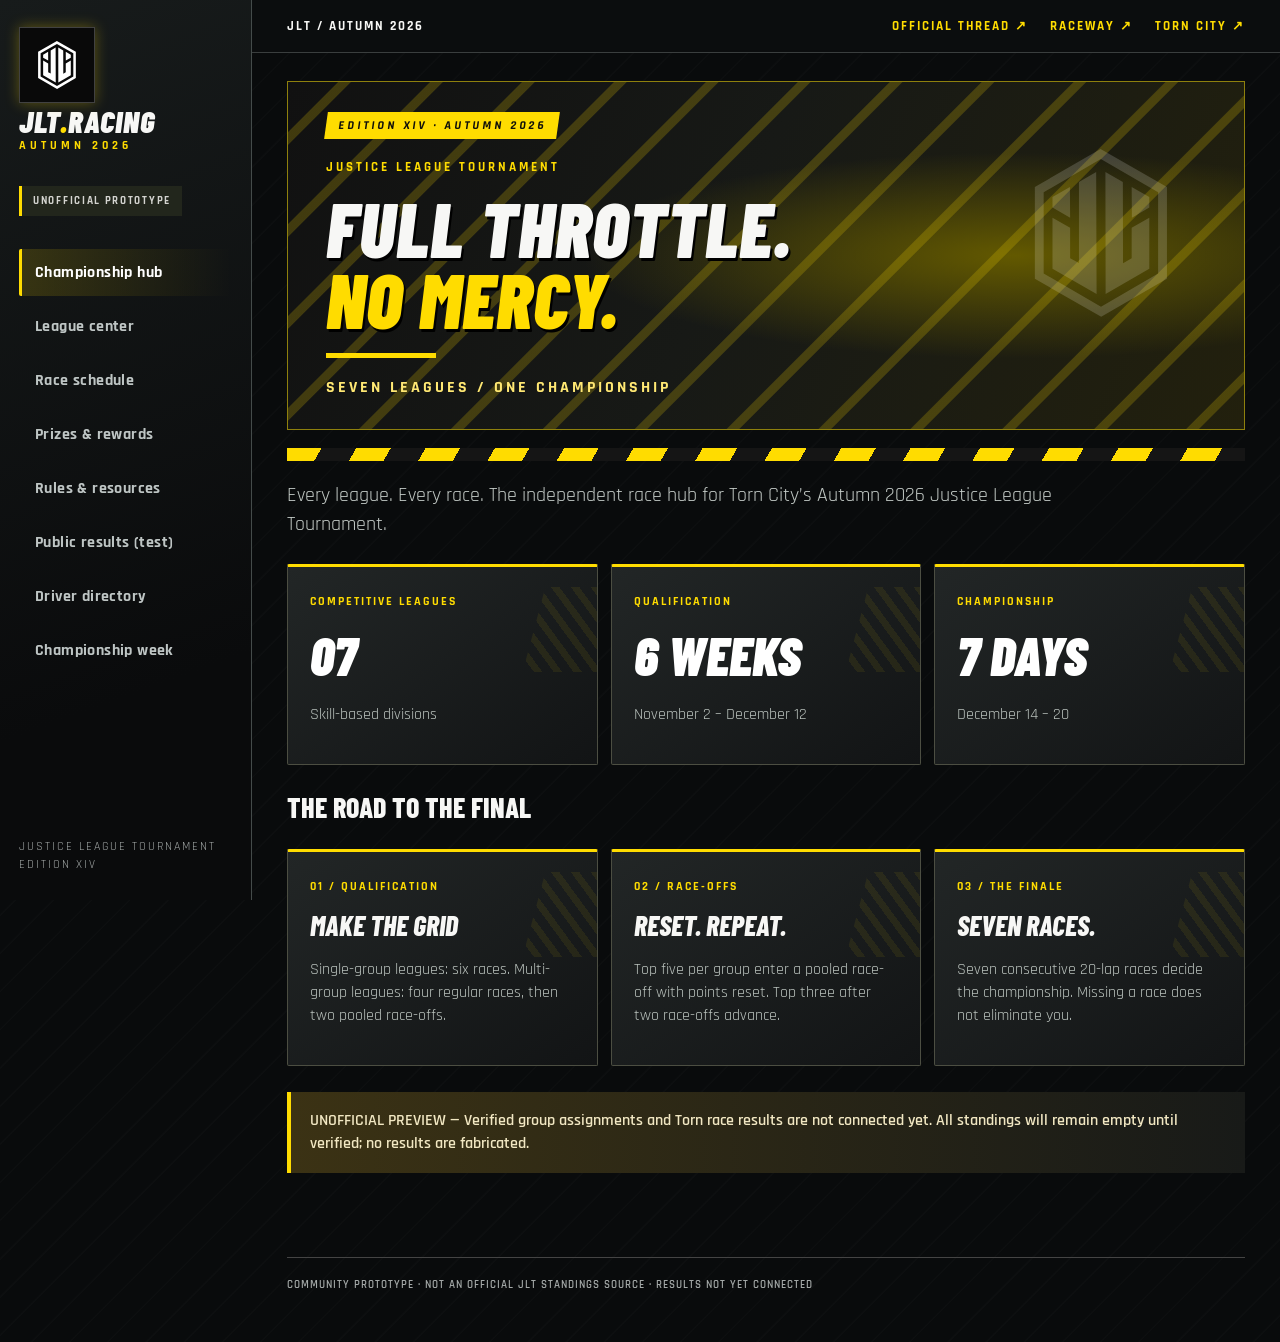
==== commit dfceebad: "Expose prizes and rewards navigation tab" ====
--- a/index.html
+++ b/index.html
@@ -1 +1 @@
-<!doctype html><html lang="en"><head><meta charset="utf-8"><meta name="viewport" content="width=device-width,initial-scale=1"><meta name="theme-color" content="#0b101a"><title>JLT Racing Hub · Autumn 2026</title><link rel="stylesheet" href="styles.css?v=20261028d"></head><body><div class="layout"><aside><div class="logo"><img src="assets/jlt-mark.svg" alt="JLT emblem" class="jlt-emblem"><b>JLT<span>.</span>RACING</b><small>AUTUMN 2026</small></div><p class="badge">UNOFFICIAL PROTOTYPE</p><nav><button data-tab="overview" class="selected">Championship hub</button><button data-tab="leagues">League center</button><button data-tab="schedule">Race schedule</button><button data-tab="rules">Rules &amp; resources</button><button data-tab="published">Public results (test)</button><button data-tab="drivers">Driver directory</button><button data-tab="finals">Championship week</button></nav><div class="asidefoot">JUSTICE LEAGUE TOURNAMENT<br>EDITION XIV</div></aside><main><header><span>JLT / AUTUMN 2026</span><div class="header-links"><a href="https://www.torn.com/forums.php#/p=threads&amp;t=16615022" target="_blank" rel="noopener noreferrer">OFFICIAL THREAD ↗</a><a href="https://www.torn.com/page.php?sid=racing" target="_blank" rel="noopener noreferrer">RACEWAY ↗</a><a href="https://www.torn.com/" target="_blank" rel="noopener noreferrer">TORN CITY ↗</a></div></header><div id="content"></div><footer>COMMUNITY PROTOTYPE · NOT AN OFFICIAL JLT STANDINGS SOURCE · RESULTS NOT YET CONNECTED</footer></main></div><script src="groups.js?v=20261027c"></script><script src="scoring.js?v=20261027c"></script><script src="demo.js?v=20261027c"></script><script src="app.js?v=20261028d"></script></body></html>+<!doctype html><html lang="en"><head><meta charset="utf-8"><meta name="viewport" content="width=device-width,initial-scale=1"><meta name="theme-color" content="#0b101a"><title>JLT Racing Hub · Autumn 2026</title><link rel="stylesheet" href="styles.css?v=20261028e"></head><body><div class="layout"><aside><div class="logo"><img src="assets/jlt-mark.svg" alt="JLT emblem" class="jlt-emblem"><b>JLT<span>.</span>RACING</b><small>AUTUMN 2026</small></div><p class="badge">UNOFFICIAL PROTOTYPE</p><nav><button data-tab="overview" class="selected">Championship hub</button><button data-tab="leagues">League center</button><button data-tab="schedule">Race schedule</button><button data-tab="prizes">Prizes &amp; rewards</button><button data-tab="rules">Rules &amp; resources</button><button data-tab="published">Public results (test)</button><button data-tab="drivers">Driver directory</button><button data-tab="finals">Championship week</button></nav><div class="asidefoot">JUSTICE LEAGUE TOURNAMENT<br>EDITION XIV</div></aside><main><header><span>JLT / AUTUMN 2026</span><div class="header-links"><a href="https://www.torn.com/forums.php#/p=threads&amp;t=16615022" target="_blank" rel="noopener noreferrer">OFFICIAL THREAD ↗</a><a href="https://www.torn.com/page.php?sid=racing" target="_blank" rel="noopener noreferrer">RACEWAY ↗</a><a href="https://www.torn.com/" target="_blank" rel="noopener noreferrer">TORN CITY ↗</a></div></header><div id="content"></div><footer>COMMUNITY PROTOTYPE · NOT AN OFFICIAL JLT STANDINGS SOURCE · RESULTS NOT YET CONNECTED</footer></main></div><script src="groups.js?v=20261027c"></script><script src="scoring.js?v=20261027c"></script><script src="demo.js?v=20261027c"></script><script src="app.js?v=20261028f"></script></body></html>
--- a/styles.css
+++ b/styles.css
@@ -32,3 +32,5 @@
 .schedule-league .tablebox{margin:0;border:0;border-top:1px solid #424637}
 .schedule-league table{min-width:540px}
 @media(max-width:780px){.schedule-league>summary{padding:15px;gap:8px}.schedule-league>summary span:nth-child(2){font-size:12px}}
+
+.resource-links{display:grid;grid-template-columns:repeat(auto-fit,minmax(210px,1fr));gap:12px;margin:20px 0}.resource-links a{padding:19px;background:#25271b;border:1px solid #8e800d;font-weight:800;letter-spacing:1px;text-align:center}.resource-links a:hover{background:#ffdc00;color:#111;text-decoration:none}
